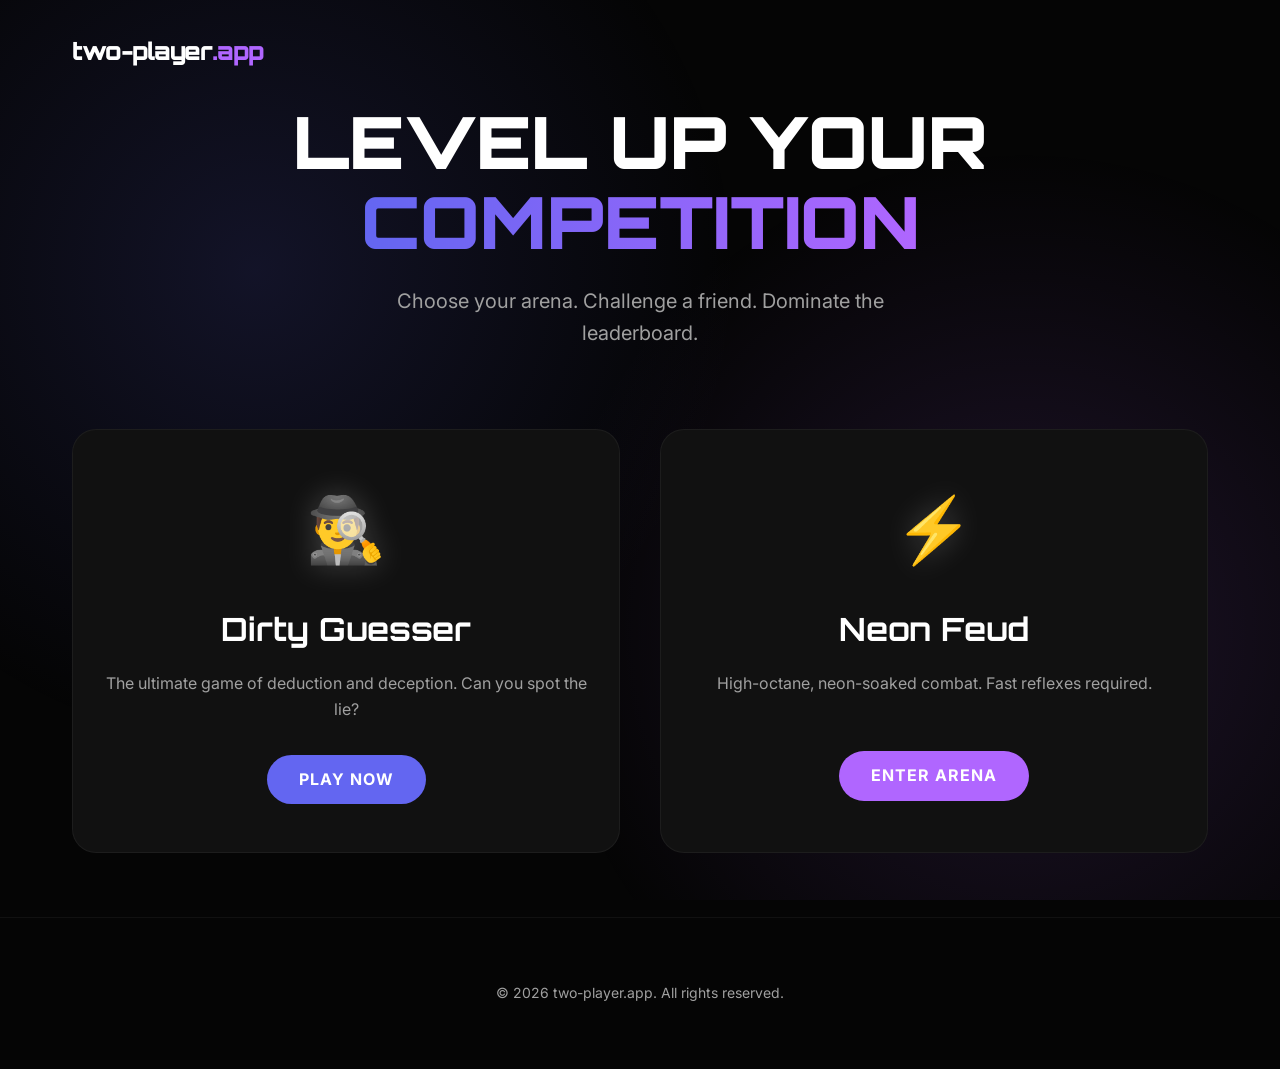
==== index.html @ 1da72143 "Add styles and service worker for Neon Feud - Created a new CSS file (styles.css) with comprehensive" ====
<!DOCTYPE html>
<html lang="en">
<head>
    <meta charset="UTF-8">
    <meta name="viewport" content="width=device-width, initial-scale=1.0">
    <title>two-player.app | Premium Two-Player Gaming</title>
    <meta name="description" content="The ultimate hub for high-stakes, two-player gaming experiences. Play Dirty Guesser and Neon Feud.">
    <link rel="stylesheet" href="landing.css">
    <link rel="preconnect" href="https://fonts.googleapis.com">
    <link rel="preconnect" href="https://fonts.gstatic.com" crossorigin>
    <link href="https://fonts.googleapis.com/css2?family=Inter:wght@400;700;900&family=Orbitron:wght@400;700;900&display=swap" rel="stylesheet">
</head>
<body>
    <div class="background-overlay"></div>
    
    <header>
        <nav class="container">
            <div class="logo">two-player<span>.app</span></div>
        </nav>
    </header>

    <main class="container">
        <section class="hero">
            <h1>Level Up Your <span class="text-gradient">Competition</span></h1>
            <p class="subtitle">Choose your arena. Challenge a friend. Dominate the leaderboard.</p>
        </section>

        <section class="game-grid">
            <a href="dirty_guesser_web/index.html" class="game-card card-dirty">
                <div class="card-content">
                    <div class="card-icon">🕵️‍♂️</div>
                    <h2 class="card-title">Dirty Guesser</h2>
                    <p class="card-description">The ultimate game of deduction and deception. Can you spot the lie?</p>
                    <div class="card-cta">Play Now</div>
                </div>
                <div class="card-glow"></div>
            </a>

            <a href="neonfeud/index.html" class="game-card card-neon">
                <div class="card-content">
                    <div class="card-icon">⚡</div>
                    <h2 class="card-title">Neon Feud</h2>
                    <p class="card-description">High-octane, neon-soaked combat. Fast reflexes required.</p>
                    <div class="card-cta">Enter Arena</div>
                </div>
                <div class="card-glow"></div>
            </a>
        </section>
    </main>

    <footer>
        <div class="container">
            <p>&copy; 2026 two-player.app. All rights reserved.</p>
        </div>
    </footer>
</body>
</html>
---- landing.css ----
:root {
    --bg-dark: #050505;
    --bg-card: #111111;
    --text-main: #ffffff;
    --text-muted: #a0a0a0;
    --accent-dirty: #6366f1;
    --accent-dirty-hover: #4f46e5;
    --accent-neon: #b066ff;
    --accent-neon-hover: #9d4edd;
    --font-heading: 'Orbitron', sans-serif;
    --font-body: 'Inter', sans-serif;
}

* {
    margin: 0;
    padding: 0;
    box-sizing: border-box;
}

body {
    background-color: var(--bg-dark);
    color: var(--text-main);
    font-family: var(--font-body);
    line-height: 1.6;
    overflow-x: hidden;
    min-height: 100vh;
    display: flex;
    flex-direction: column;
}

.container {
    max-width: 1200px;
    margin: 0 auto;
    padding: 0 2rem;
}

.background-overlay {
    position: fixed;
    top: 0;
    left: 0;
    width: 100%;
    height: 100%;
    background: 
        radial-gradient(circle at 20% 30%, rgba(99, 102, 241, 0.15) 0%, transparent 40%),
        radial-gradient(circle at 80% 70%, rgba(176, 102, 255, 0.15) 0%, transparent 40%);
    z-index: -1;
}

header {
    padding: 2rem 0;
}

.logo {
    font-family: var(--font-heading);
    font-size: 1.5rem;
    font-weight: 900;
    letter-spacing: -1px;
}

.logo span {
    color: var(--accent-neon);
}

main {
    flex: 1;
    display: flex;
    flex-direction: column;
    justify-content: center;
    padding: 4rem 0;
}

.hero {
    text-align: center;
    margin-bottom: 5rem;
}

h1 {
    font-family: var(--font-heading);
    font-size: clamp(2.5rem, 8vw, 4.5rem);
    font-weight: 900;
    line-height: 1.1;
    margin-bottom: 1.5rem;
    text-transform: uppercase;
}

.text-gradient {
    background: linear-gradient(to right, var(--accent-dirty), var(--accent-neon));
    -webkit-background-clip: text;
    -webkit-text-fill-color: transparent;
}

.subtitle {
    font-size: clamp(1rem, 2vw, 1.25rem);
    color: var(--text-muted);
    max-width: 600px;
    margin: 0 auto;
}

.game-grid {
    display: grid;
    grid-template-columns: repeat(auto-fit, minmax(320px, 1fr));
    gap: 2.5rem;
    perspective: 1000px;
}

.game-card {
    text-decoration: none;
    color: inherit;
    position: relative;
    background: var(--bg-card);
    border-radius: 24px;
    overflow: hidden;
    transition: transform 0.4s cubic-bezier(0.175, 0.885, 0.32, 1.275), box-shadow 0.4s ease;
    border: 1px solid rgba(255, 255, 255, 0.05);
    display: flex;
    flex-direction: column;
}

.game-card:hover {
    transform: translateY(-12px) scale(1.02);
}

.card-content {
    padding: 3rem 2rem;
    position: relative;
    z-index: 2;
    text-align: center;
    flex: 1;
    display: flex;
    flex-direction: column;
    align-items: center;
}

.card-icon {
    font-size: 4rem;
    margin-bottom: 1.5rem;
    filter: drop-shadow(0 0 15px rgba(255, 255, 255, 0.2));
}

.card-title {
    font-family: var(--font-heading);
    font-size: 2rem;
    margin-bottom: 1rem;
}

.card-description {
    color: var(--text-muted);
    font-size: 1rem;
    margin-bottom: 2rem;
    min-height: 3em;
}

.card-cta {
    font-weight: 700;
    text-transform: uppercase;
    letter-spacing: 1px;
    padding: 0.75rem 2rem;
    border-radius: 50px;
    background: rgba(255, 255, 255, 0.05);
    transition: all 0.3s ease;
}

.card-dirty:hover {
    box-shadow: 0 20px 40px rgba(99, 102, 241, 0.2);
    border-color: var(--accent-dirty);
}

.card-dirty .card-cta {
    background: var(--accent-dirty);
    color: white;
}

.card-dirty:hover .card-cta {
    background: var(--accent-dirty-hover);
    box-shadow: 0 0 20px var(--accent-dirty);
}

.card-neon:hover {
    box-shadow: 0 20px 40px rgba(176, 102, 255, 0.2);
    border-color: var(--accent-neon);
}

.card-neon .card-cta {
    background: var(--accent-neon);
    color: white;
}

.card-neon:hover .card-cta {
    background: var(--accent-neon-hover);
    box-shadow: 0 0 20px var(--accent-neon);
}

.card-glow {
    position: absolute;
    top: 0;
    left: 0;
    width: 100%;
    height: 100%;
    background: radial-gradient(circle at center, rgba(255, 255, 255, 0.05) 0%, transparent 70%);
    opacity: 0;
    transition: opacity 0.4s ease;
    z-index: 1;
}

.game-card:hover .card-glow {
    opacity: 1;
}

footer {
    padding: 4rem 0;
    text-align: center;
    border-top: 1px solid rgba(255, 255, 255, 0.05);
    margin-top: 4rem;
}

footer p {
    color: var(--text-muted);
    font-size: 0.875rem;
}

@media (max-width: 768px) {
    .game-grid {
        grid-template-columns: 1fr;
    }
    
    .hero {
        margin-bottom: 3rem;
    }

    header {
        padding: 1.5rem 0;
    }
}
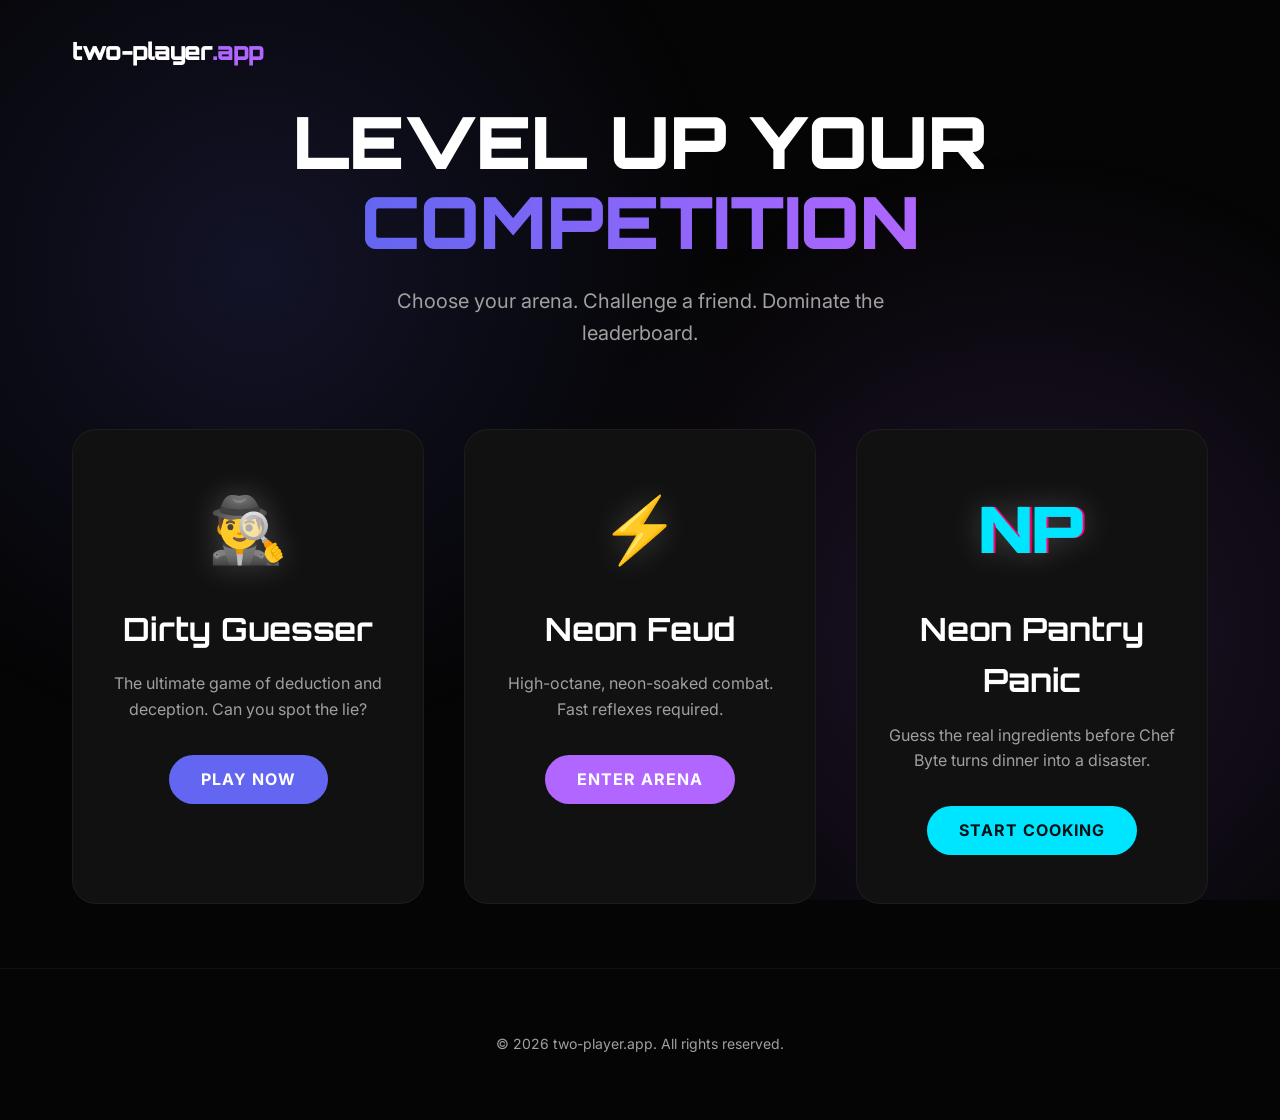
==== commit 8781028c: "Add initial game structure and styles for Neon Pantry Panic - Created index.html with game layout in" ====
--- a/index.html
+++ b/index.html
@@ -4,7 +4,7 @@
     <meta charset="UTF-8">
     <meta name="viewport" content="width=device-width, initial-scale=1.0">
     <title>two-player.app | Premium Two-Player Gaming</title>
-    <meta name="description" content="The ultimate hub for high-stakes, two-player gaming experiences. Play Dirty Guesser and Neon Feud.">
+    <meta name="description" content="The ultimate hub for quick family and party games. Play Dirty Guesser, Neon Feud, and Neon Pantry Panic.">
     <link rel="stylesheet" href="landing.css">
     <link rel="preconnect" href="https://fonts.googleapis.com">
     <link rel="preconnect" href="https://fonts.gstatic.com" crossorigin>
@@ -45,6 +45,16 @@
                 </div>
                 <div class="card-glow"></div>
             </a>
+
+            <a href="neonpantry_panic/index.html" class="game-card card-pantry">
+                <div class="card-content">
+                    <div class="card-icon">NP</div>
+                    <h2 class="card-title">Neon Pantry Panic</h2>
+                    <p class="card-description">Guess the real ingredients before Chef Byte turns dinner into a disaster.</p>
+                    <div class="card-cta">Start Cooking</div>
+                </div>
+                <div class="card-glow"></div>
+            </a>
         </section>
     </main>
 
--- a/landing.css
+++ b/landing.css
@@ -7,6 +7,8 @@
     --accent-dirty-hover: #4f46e5;
     --accent-neon: #b066ff;
     --accent-neon-hover: #9d4edd;
+    --accent-pantry: #00e5ff;
+    --accent-pantry-hover: #00b8cc;
     --font-heading: 'Orbitron', sans-serif;
     --font-body: 'Inter', sans-serif;
 }
@@ -190,6 +192,28 @@
     box-shadow: 0 0 20px var(--accent-neon);
 }
 
+.card-pantry:hover {
+    box-shadow: 0 20px 40px rgba(0, 229, 255, 0.2);
+    border-color: var(--accent-pantry);
+}
+
+.card-pantry .card-icon {
+    color: var(--accent-pantry);
+    font-family: var(--font-heading);
+    font-weight: 900;
+    text-shadow: 2px 0 #ff006e, -2px 0 var(--accent-pantry);
+}
+
+.card-pantry .card-cta {
+    background: var(--accent-pantry);
+    color: #001014;
+}
+
+.card-pantry:hover .card-cta {
+    background: var(--accent-pantry-hover);
+    box-shadow: 0 0 20px var(--accent-pantry);
+}
+
 .card-glow {
     position: absolute;
     top: 0;
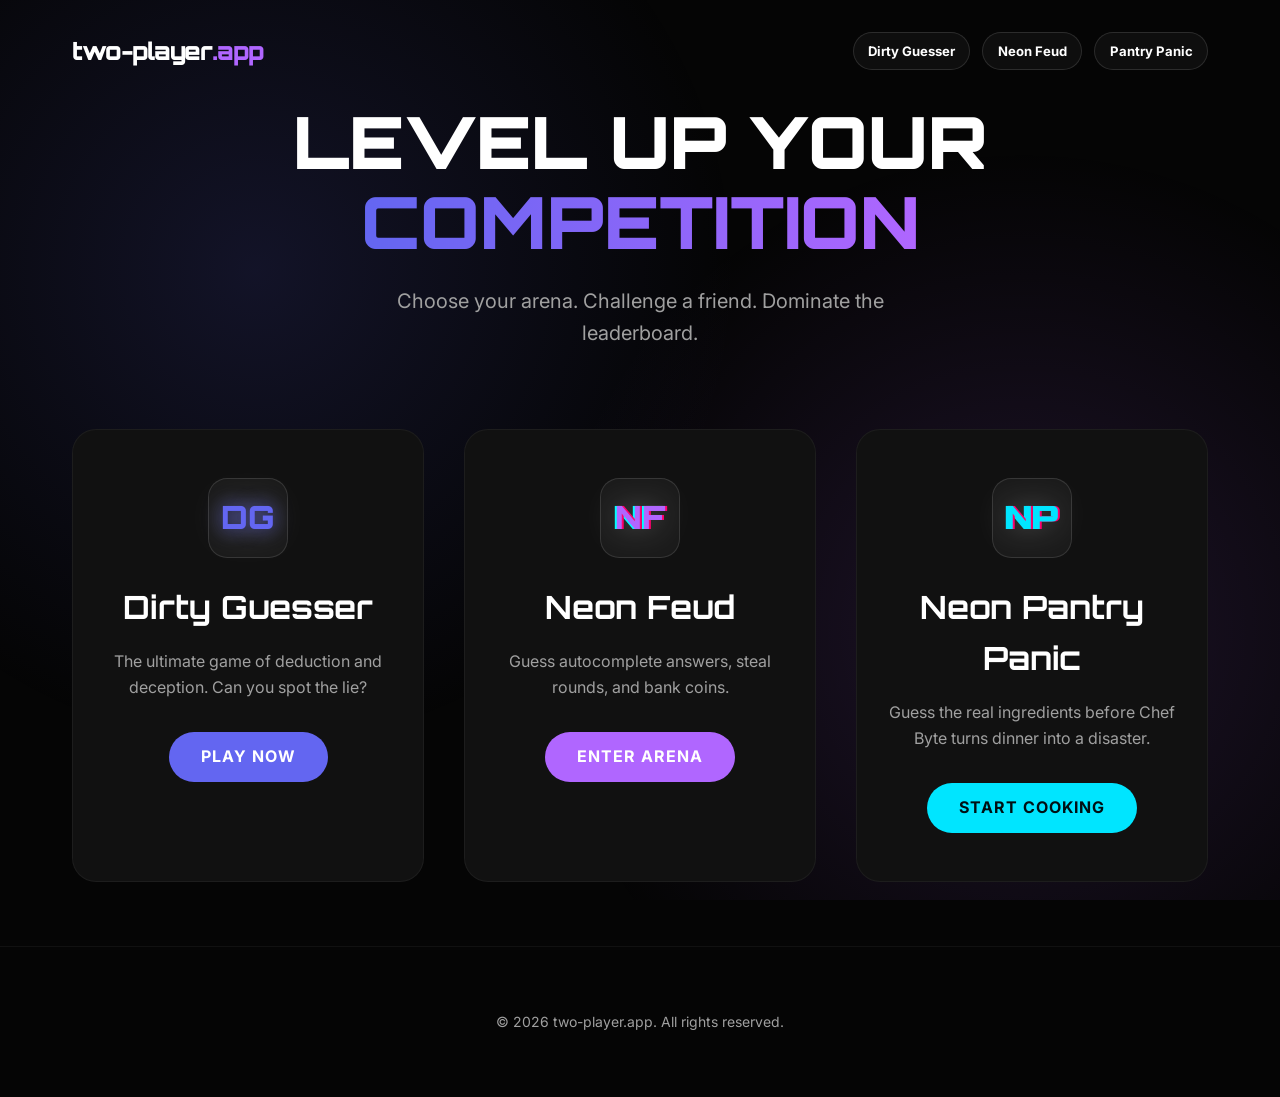
==== commit a3ce0298: "Refactor game navigation and service worker setup for improved PWA functionality and user experience" ====
--- a/index.html
+++ b/index.html
@@ -3,8 +3,18 @@
 <head>
     <meta charset="UTF-8">
     <meta name="viewport" content="width=device-width, initial-scale=1.0">
-    <title>two-player.app | Premium Two-Player Gaming</title>
+    <title>two-player.app</title>
     <meta name="description" content="The ultimate hub for quick family and party games. Play Dirty Guesser, Neon Feud, and Neon Pantry Panic.">
+    <link rel="manifest" href="manifest.json">
+    <meta name="theme-color" content="#050505">
+    <meta name="application-name" content="two-player.app">
+    <meta name="mobile-web-app-capable" content="yes">
+    <meta name="apple-mobile-web-app-capable" content="yes">
+    <meta name="apple-mobile-web-app-status-bar-style" content="black-translucent">
+    <meta name="apple-mobile-web-app-title" content="two-player.app">
+    <link rel="apple-touch-icon" href="dirty_guesser_web/icon-192.png">
+    <link rel="icon" type="image/png" sizes="192x192" href="dirty_guesser_web/icon-192.png">
+    <link rel="icon" type="image/png" sizes="512x512" href="dirty_guesser_web/icon-512.png">
     <link rel="stylesheet" href="landing.css">
     <link rel="preconnect" href="https://fonts.googleapis.com">
     <link rel="preconnect" href="https://fonts.gstatic.com" crossorigin>
@@ -15,7 +25,12 @@
     
     <header>
         <nav class="container">
-            <div class="logo">two-player<span>.app</span></div>
+            <a class="logo" href="index.html">two-player<span>.app</span></a>
+            <div class="hub-nav" aria-label="Game navigation">
+                <a href="dirty_guesser_web/index.html">Dirty Guesser</a>
+                <a href="neonfeud/index.html">Neon Feud</a>
+                <a href="neonpantry_panic/index.html">Pantry Panic</a>
+            </div>
         </nav>
     </header>
 
@@ -28,7 +43,7 @@
         <section class="game-grid">
             <a href="dirty_guesser_web/index.html" class="game-card card-dirty">
                 <div class="card-content">
-                    <div class="card-icon">🕵️‍♂️</div>
+                    <div class="card-icon">DG</div>
                     <h2 class="card-title">Dirty Guesser</h2>
                     <p class="card-description">The ultimate game of deduction and deception. Can you spot the lie?</p>
                     <div class="card-cta">Play Now</div>
@@ -38,9 +53,9 @@
 
             <a href="neonfeud/index.html" class="game-card card-neon">
                 <div class="card-content">
-                    <div class="card-icon">⚡</div>
+                    <div class="card-icon">NF</div>
                     <h2 class="card-title">Neon Feud</h2>
-                    <p class="card-description">High-octane, neon-soaked combat. Fast reflexes required.</p>
+                    <p class="card-description">Guess autocomplete answers, steal rounds, and bank coins.</p>
                     <div class="card-cta">Enter Arena</div>
                 </div>
                 <div class="card-glow"></div>
@@ -63,5 +78,20 @@
             <p>&copy; 2026 two-player.app. All rights reserved.</p>
         </div>
     </footer>
+    <script>
+        if ('serviceWorker' in navigator) {
+            window.addEventListener('load', () => {
+                navigator.serviceWorker.getRegistrations()
+                    .then(registrations => Promise.all(registrations.map(registration => {
+                        const scope = new URL(registration.scope).pathname;
+                        const isGameWorker = scope.endsWith('/dirty_guesser_web/')
+                            || scope.endsWith('/neonfeud/')
+                            || scope.endsWith('/neonpantry_panic/');
+                        return isGameWorker ? registration.unregister() : Promise.resolve();
+                    })))
+                    .finally(() => navigator.serviceWorker.register('./sw.js').catch(() => {}));
+            });
+        }
+    </script>
 </body>
 </html>
--- a/landing.css
+++ b/landing.css
@@ -52,15 +52,55 @@
     padding: 2rem 0;
 }
 
+header nav {
+    display: flex;
+    align-items: center;
+    justify-content: space-between;
+    gap: 1rem;
+}
+
 .logo {
+    color: var(--text-main);
     font-family: var(--font-heading);
     font-size: 1.5rem;
     font-weight: 900;
     letter-spacing: -1px;
+    text-decoration: none;
 }
 
 .logo span {
     color: var(--accent-neon);
+}
+
+.hub-nav {
+    display: flex;
+    flex-wrap: wrap;
+    justify-content: flex-end;
+    gap: 0.75rem;
+}
+
+.hub-nav a {
+    display: inline-flex;
+    align-items: center;
+    justify-content: center;
+    min-height: 38px;
+    padding: 0.55rem 0.9rem;
+    color: var(--text-main);
+    border: 1px solid rgba(255, 255, 255, 0.12);
+    border-radius: 999px;
+    background: rgba(255, 255, 255, 0.04);
+    font-size: 0.82rem;
+    font-weight: 700;
+    line-height: 1;
+    text-decoration: none;
+    white-space: nowrap;
+}
+
+.hub-nav a:hover,
+.hub-nav a:focus-visible {
+    border-color: var(--accent-neon);
+    background: rgba(176, 102, 255, 0.12);
+    outline: none;
 }
 
 main {
@@ -134,9 +174,28 @@
 }
 
 .card-icon {
-    font-size: 4rem;
+    display: grid;
+    place-items: center;
+    width: 5rem;
+    height: 5rem;
     margin-bottom: 1.5rem;
+    border: 1px solid rgba(255, 255, 255, 0.12);
+    border-radius: 1.2rem;
+    background: rgba(255, 255, 255, 0.04);
+    font-family: var(--font-heading);
+    font-size: 2rem;
+    font-weight: 900;
     filter: drop-shadow(0 0 15px rgba(255, 255, 255, 0.2));
+}
+
+.card-dirty .card-icon {
+    color: var(--accent-dirty);
+    text-shadow: 0 0 18px rgba(99, 102, 241, 0.7);
+}
+
+.card-neon .card-icon {
+    color: var(--accent-neon);
+    text-shadow: 2px 0 #ff006e, -2px 0 #00ffff;
 }
 
 .card-title {
@@ -243,6 +302,15 @@
 }
 
 @media (max-width: 768px) {
+    header nav {
+        align-items: flex-start;
+        flex-direction: column;
+    }
+
+    .hub-nav {
+        justify-content: flex-start;
+    }
+
     .game-grid {
         grid-template-columns: 1fr;
     }
